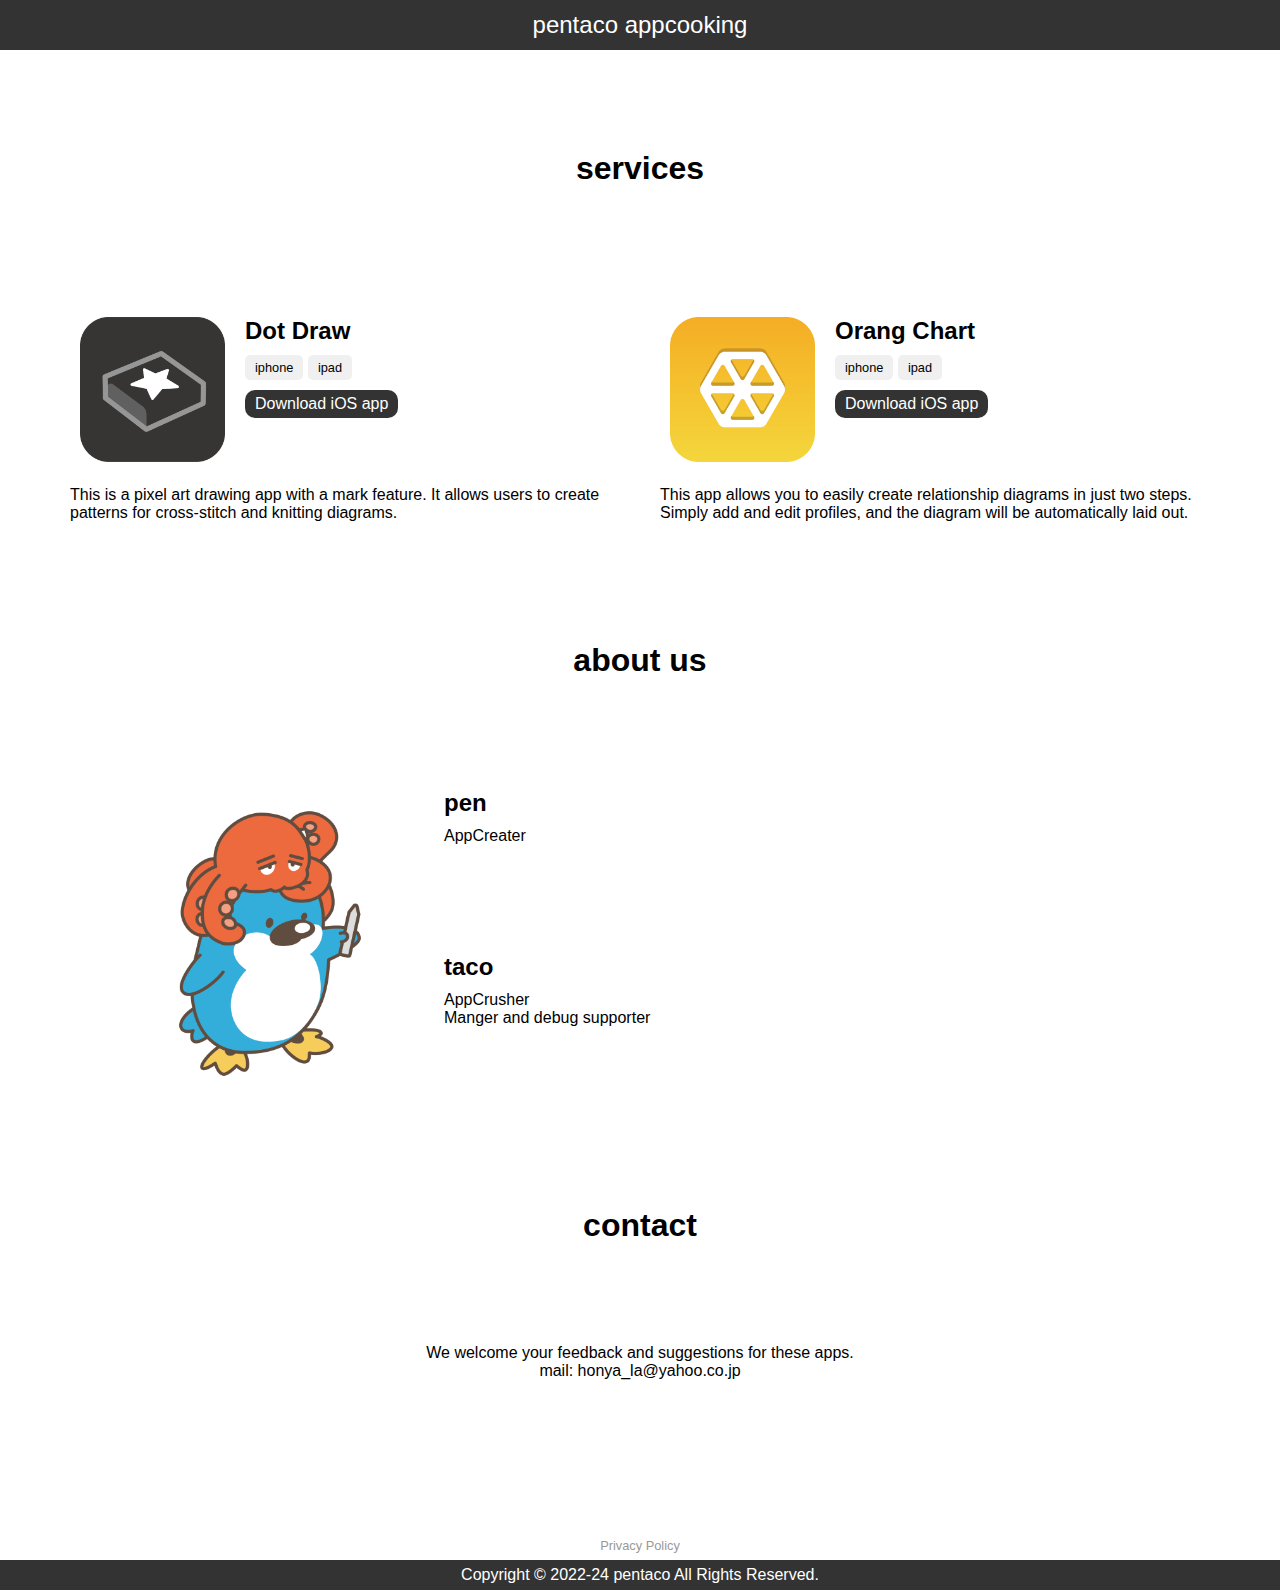
==== index_en.html @ b1d52850 "Add files via upload" ====
<!DOCTYPE html>
<html lang="ja">
<head>
  <meta charset="utf-8">
  <link href="https://pentaco2233.github.io/appcooking/ss.css" rel="stylesheet">
  <meta name="viewport" content="width=device-width" initial-scale=1.0">
  <title>pentaco appcooking</title>
</head>
<body>

	<header>
		pentaco appcooking
	</header>

<div id="container">
<h1>services</h1>

<div class="content">
	<div class="item">
		<div class="icon">
		<img src="image/appicon01.png">
		</div>
		<div class="app-credit">
			<h2>Dot Draw</h2>
			<label class="device">iphone</label>
			<label class="device">ipad</label>
			<div class="app-link">
			<a class="download" href="https://apps.apple.com/jp/app/%E3%83%9E%E3%83%BC%E3%82%AF%E3%81%8C%E3%81%A4%E3%81%91%E3%82%89%E3%82%8C%E3%82%8B%E3%83%89%E3%83%83%E3%83%88%E7%B5%B5%E3%83%A1%E3%83%BC%E3%82%AB%E3%83%BC/id1642104247" target="_blank">
			Download iOS app
			</a>
			</div>
			</div>
		<div class="app-message">
			This is a pixel art drawing app with a mark feature. 
			It allows users to create patterns for cross-stitch and knitting diagrams.
		</div>
	</div>

	<div class="item">
		<div class="icon">
		<img src="image/appicon02.png">
		</div>
		<div class="app-credit">
			<h2>Orang Chart</h2>
			<label class="device">iphone</label>
			<label class="device">ipad</label>
			<div class="app-link">
			<a class="download" href="https://apps.apple.com/jp/app/orange-chart-%E7%9B%B8%E9%96%A2%E5%9B%B3%E3%81%A7%E8%A6%8B%E3%81%88%E3%82%8B%E5%8C%96/id6720723898" target="_blank">Download iOS app
			</a>
			</div>
		</div>
		<div class="app-message">
			This app allows you to easily create relationship diagrams in just two steps. 
			Simply add and edit profiles, and the diagram will be automatically laid out.
		</div>
	</div>
</div>

<h1>about us</h1>
	<div class="about-us">
		<div class="profile">
			<div class="profile-icon">
				<img src="image/pentaco.png">
			</div>
			<div class="profile-container">
				<div class="profile-text">
					<h2>pen</h2>
					AppCreater
				</div>
				<div class="profile-text">
					<h2>taco</h2>
					AppCrusher</br>
					Manger and debug supporter
				</div>
			</div>
		</div>
	</div>
<h1>contact</h1>
	<div class="contact">
		<p>
		We welcome your feedback and suggestions for these apps.</br>
		mail: honya_la@yahoo.co.jp
		</p>
	</div>
</div>
<div id="credit">
<a class="credit" href="pp_en.html" >Privacy Policy</a>
</div>
	<footer>
		Copyright © 2022-24 pentaco All Rights Reserved.
	</footer>

</body>
</html>
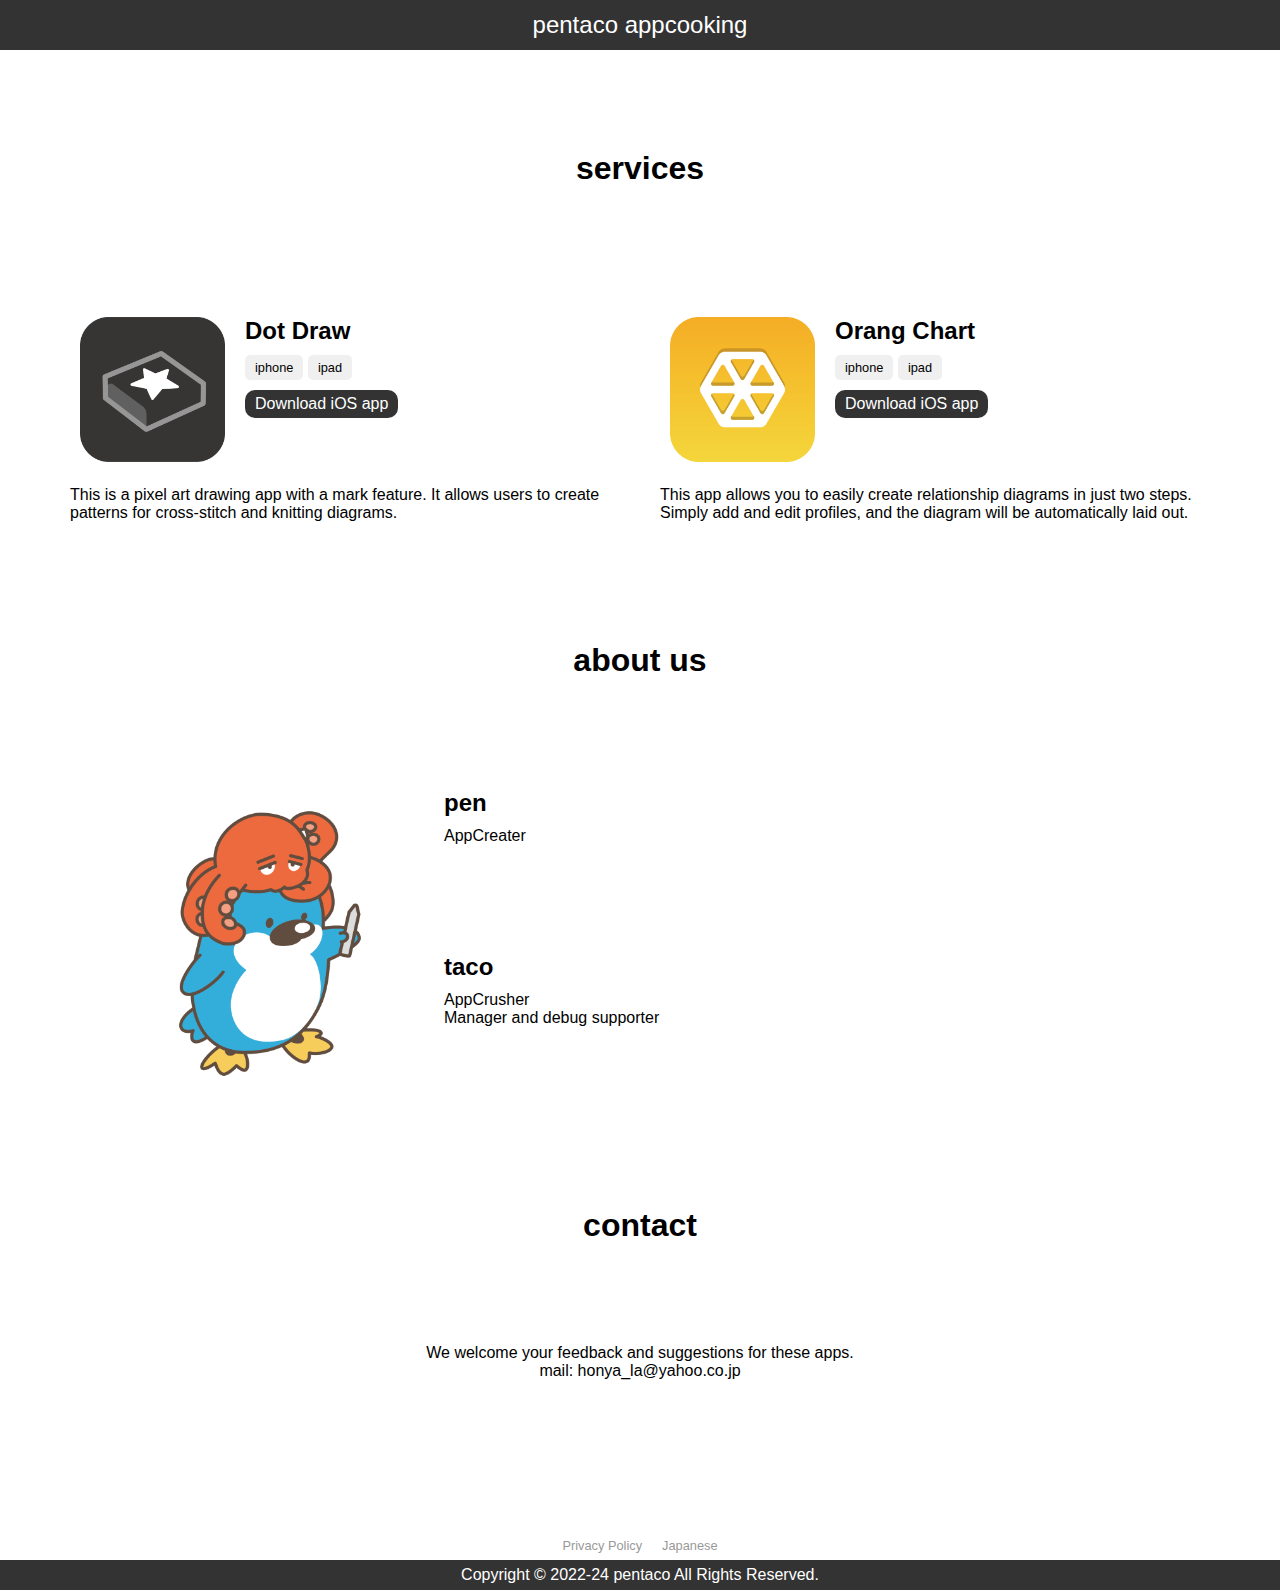
==== commit 86e55e40: "Add files via upload" ====
--- a/index_en.html
+++ b/index_en.html
@@ -70,7 +70,7 @@
 				<div class="profile-text">
 					<h2>taco</h2>
 					AppCrusher</br>
-					Manger and debug supporter
+					Manager and debug supporter
 				</div>
 			</div>
 		</div>
@@ -85,6 +85,7 @@
 </div>
 <div id="credit">
 <a class="credit" href="pp_en.html" >Privacy Policy</a>
+<a class="credit" href="index.html">Japanese</a>
 </div>
 	<footer>
 		Copyright © 2022-24 pentaco All Rights Reserved.
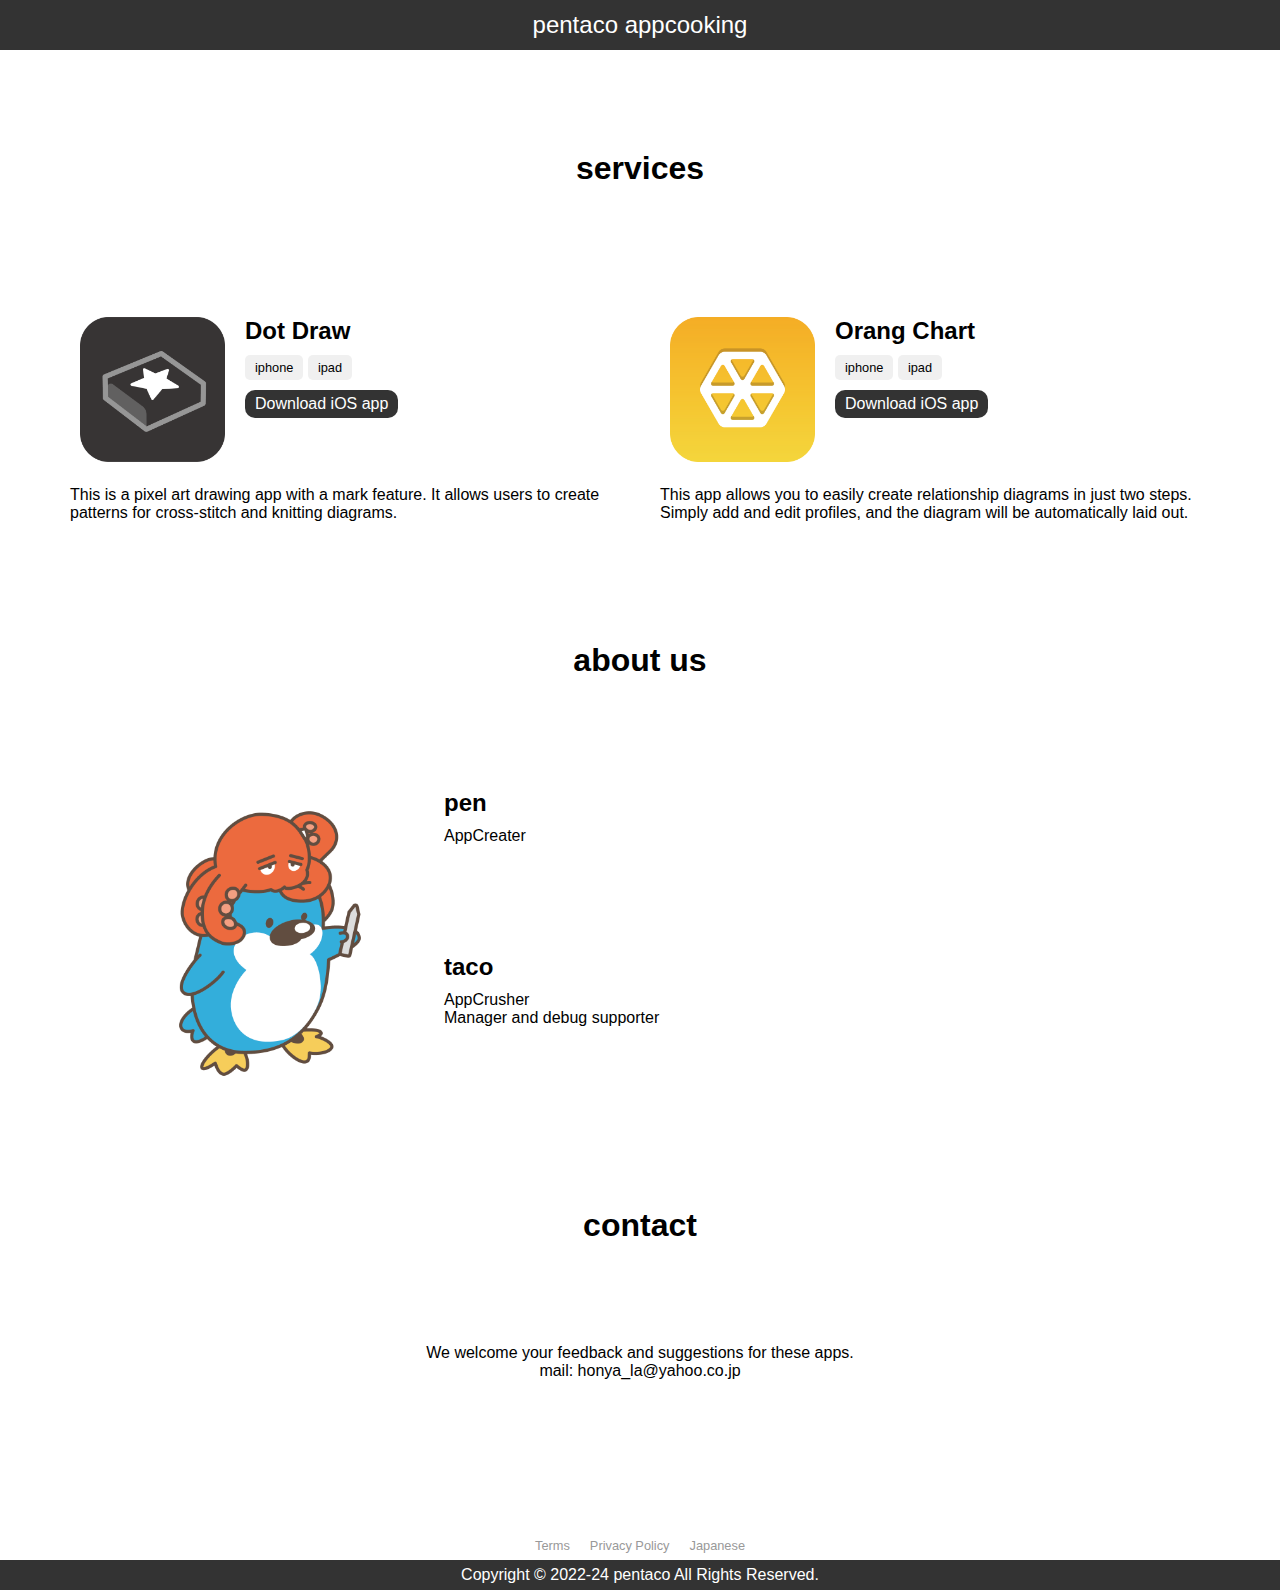
==== commit 9bcc73da: "Add files via upload" ====
--- a/index_en.html
+++ b/index_en.html
@@ -84,6 +84,7 @@
 	</div>
 </div>
 <div id="credit">
+<a class="credit" href="terms_en.html" >Terms</a>
 <a class="credit" href="pp_en.html" >Privacy Policy</a>
 <a class="credit" href="index.html">Japanese</a>
 </div>
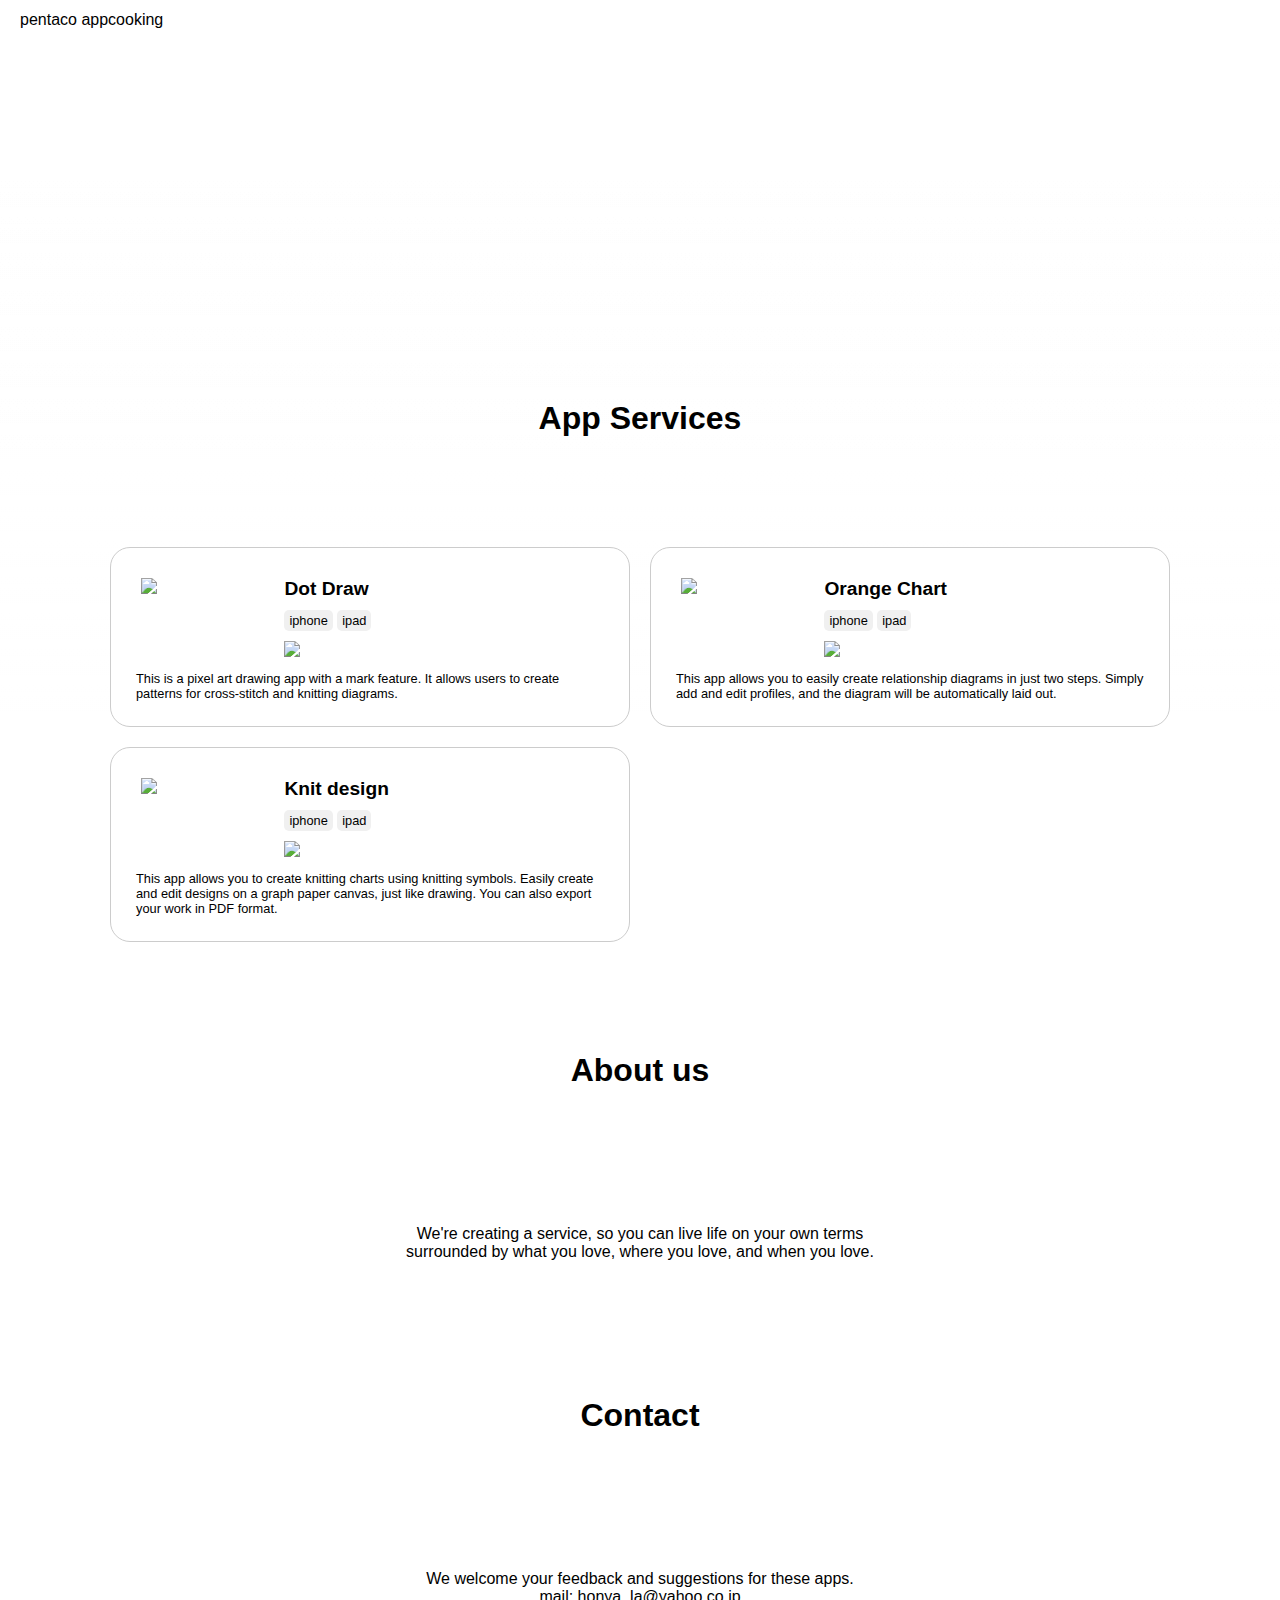
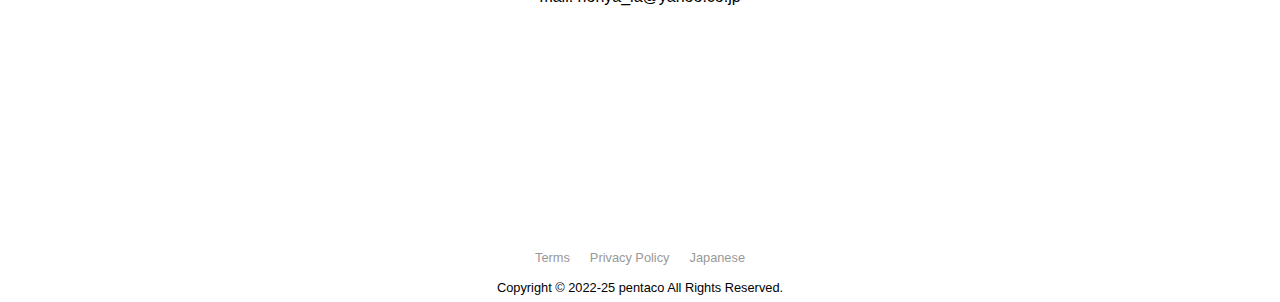
==== commit 09be783e: "Add files via upload" ====
--- a/index_en.html
+++ b/index_en.html
@@ -8,25 +8,26 @@
 </head>
 <body>
 
+
 	<header>
 		pentaco appcooking
 	</header>
 
 <div id="container">
-<h1>services</h1>
+<h1>App Services</h1>
 
 <div class="content">
 	<div class="item">
 		<div class="icon">
-		<img src="image/appicon01.png">
+		<img src="image/dot_marker.png" class="app-icon">
 		</div>
 		<div class="app-credit">
 			<h2>Dot Draw</h2>
 			<label class="device">iphone</label>
 			<label class="device">ipad</label>
 			<div class="app-link">
-			<a class="download" href="https://apps.apple.com/jp/app/%E3%83%9E%E3%83%BC%E3%82%AF%E3%81%8C%E3%81%A4%E3%81%91%E3%82%89%E3%82%8C%E3%82%8B%E3%83%89%E3%83%83%E3%83%88%E7%B5%B5%E3%83%A1%E3%83%BC%E3%82%AB%E3%83%BC/id1642104247" target="_blank">
-			Download iOS app
+			<a href="https://apps.apple.com/jp/app/%E3%83%9E%E3%83%BC%E3%82%AF%E3%81%8C%E3%81%A4%E3%81%91%E3%82%89%E3%82%8C%E3%82%8B%E3%83%89%E3%83%83%E3%83%88%E7%B5%B5%E3%83%A1%E3%83%BC%E3%82%AB%E3%83%BC/id1642104247" target="_blank">
+			<img src="image/download_us.png" class="download">
 			</a>
 			</div>
 			</div>
@@ -38,14 +39,15 @@
 
 	<div class="item">
 		<div class="icon">
-		<img src="image/appicon02.png">
+		<img src="image/orange_chart.png" class="app-icon">
 		</div>
 		<div class="app-credit">
-			<h2>Orang Chart</h2>
+			<h2>Orange Chart</h2>
 			<label class="device">iphone</label>
 			<label class="device">ipad</label>
 			<div class="app-link">
-			<a class="download" href="https://apps.apple.com/jp/app/orange-chart-%E7%9B%B8%E9%96%A2%E5%9B%B3%E3%81%A7%E8%A6%8B%E3%81%88%E3%82%8B%E5%8C%96/id6720723898" target="_blank">Download iOS app
+			<a href="https://apps.apple.com/jp/app/orange-chart-%E7%9B%B8%E9%96%A2%E5%9B%B3%E3%81%A7%E8%A6%8B%E3%81%88%E3%82%8B%E5%8C%96/id6720723898" target="_blank">
+<img src="image/download_us.png" class="download">
 			</a>
 			</div>
 		</div>
@@ -54,28 +56,38 @@
 			Simply add and edit profiles, and the diagram will be automatically laid out.
 		</div>
 	</div>
+
+	<div class="item">
+		<div class="icon">
+		<img src="image/knit_design.png" class="app-icon">
+		</div>
+		<div class="app-credit">
+			<h2>Knit design</h2>
+			<label class="device">iphone</label>
+			<label class="device">ipad</label>
+			<div class="app-link">
+			<a href="https://apps.apple.com/jp/app/knit-design-%E7%B7%A8%E3%81%BF%E7%89%A9%E5%9B%B3%E9%9D%A2%E4%BD%9C%E6%88%90/id6742430934target="_blank"><img src="image/download_us.png" class="download">
+			</a>
+			</div>
+		</div>
+		<div class="app-message">
+			This app allows you to create knitting charts using knitting symbols.
+			Easily create and edit designs on a graph paper canvas, just like drawing.
+			You can also export your work in PDF format.
+		</div>
+	</div>
 </div>
 
-<h1>about us</h1>
+<h1>About us</h1>
 	<div class="about-us">
-		<div class="profile">
-			<div class="profile-icon">
-				<img src="image/pentaco.png">
-			</div>
-			<div class="profile-container">
-				<div class="profile-text">
-					<h2>pen</h2>
-					AppCreater
-				</div>
-				<div class="profile-text">
-					<h2>taco</h2>
-					AppCrusher</br>
-					Manager and debug supporter
-				</div>
-			</div>
+		<div class="profile-container">
+					<p>
+					We're creating a service, so you can live life on your own terms</br>
+					surrounded by what you love, where you love, and when you love.
+					</p>
 		</div>
 	</div>
-<h1>contact</h1>
+<h1>Contact</h1>
 	<div class="contact">
 		<p>
 		We welcome your feedback and suggestions for these apps.</br>
@@ -83,13 +95,14 @@
 		</p>
 	</div>
 </div>
+
 <div id="credit">
-<a class="credit" href="terms_en.html" >Terms</a>
-<a class="credit" href="pp_en.html" >Privacy Policy</a>
-<a class="credit" href="index.html">Japanese</a>
+<a class="credit" href="terms.html" >Terms</a>
+<a class="credit" href="pp.html" >Privacy Policy</a>
+<a class="credit" href="index.html" >Japanese</a>
 </div>
 	<footer>
-		Copyright © 2022-24 pentaco All Rights Reserved.
+		Copyright © 2022-25 pentaco All Rights Reserved.
 	</footer>
 
 </body>
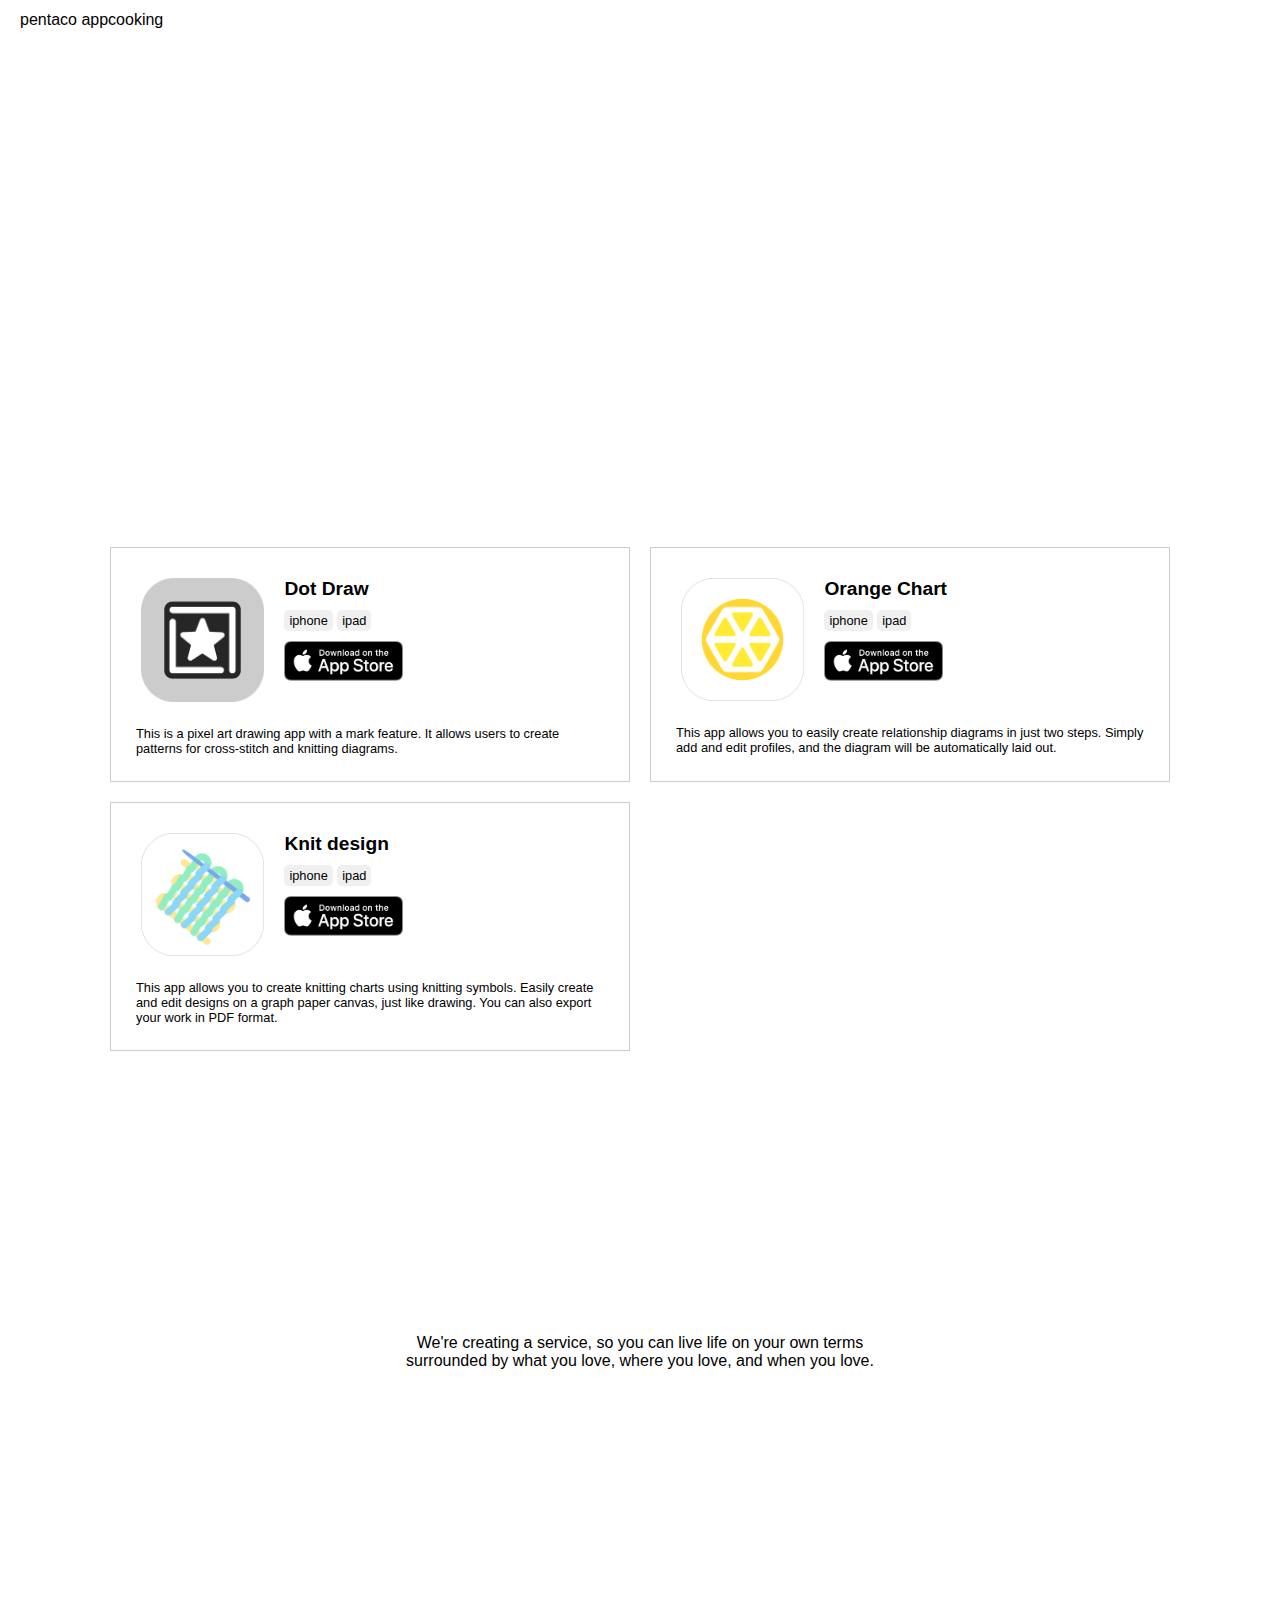
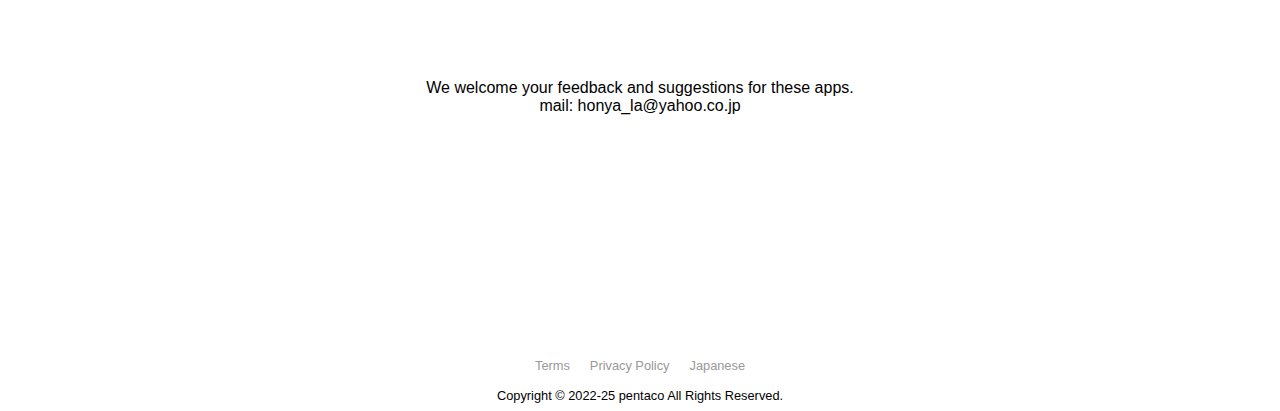
==== commit b9a7bdf7: "Add files via upload" ====
--- a/index_en.html
+++ b/index_en.html
@@ -2,7 +2,7 @@
 <html lang="ja">
 <head>
   <meta charset="utf-8">
-  <link href="https://pentaco2233.github.io/appcooking/ss.css" rel="stylesheet">
+  <link href="ss.css" rel="stylesheet">
   <meta name="viewport" content="width=device-width" initial-scale=1.0">
   <title>pentaco appcooking</title>
 </head>
@@ -98,7 +98,7 @@
 
 <div id="credit">
 <a class="credit" href="terms.html" >Terms</a>
-<a class="credit" href="pp.html" >Privacy Policy</a>
+<a class="credit" href="pp_en.html" >Privacy Policy</a>
 <a class="credit" href="index.html" >Japanese</a>
 </div>
 	<footer>
--- a/ss.css
+++ b/ss.css
@@ -0,0 +1,280 @@
+@charset "utf-8";
+
+html,body {
+margin: 0;
+padding: 0;
+font-family: Helvetica Neue, sans-serif;
+height: 100vh;
+font-size: 16px;
+background-image: url('image/shiga.jpeg');
+background-size: cover;
+background-attachment: fixed;
+background-position: top center;
+background-repeat: no-repeat;
+background-blend-mode: screen;
+}
+
+
+img{
+border: 0;
+}
+
+header {
+background-color: white;
+color: black;
+display: flex;
+justify-content: left;
+align-items: center;
+font-size: 1em;
+position: fixed;
+width: 100%;
+height: 40px;
+top: 0;
+padding-left: 20px;
+}
+
+footer {
+background-color: white;
+display: flex;
+justify-content: center;
+align-items: center;
+color: black;
+text-align: center;
+font-size: 0.8em;
+width: 100%;
+height: 30px;
+bottom: 0;
+}
+
+label{
+padding: 3px 5px;
+border-radius: 5px;
+}
+
+img.app-icon{
+max-width: 100%;
+height: auto;
+object-fit: cover;
+}
+
+.device{
+display: inline-block;
+background-color: #f0f0f0;
+color: #000000;
+font-size: 0.8em;
+}
+
+.app-link{
+display: flex;
+}
+
+img.download{
+height: 40px;
+width: auto;
+margin-top: 10px;
+}
+
+a.credit{
+margin: 0 10px;
+font-size: 0.8em;
+color: #999999;
+text-decoration: none;
+text-align: center;
+}
+
+#container{
+padding: 300px 0 100px 0;
+}
+
+#credit{
+width: 100%;
+height: 30px;
+bottom: 30px;
+display: flex;
+justify-content: center;
+align-items: center;
+background-color: #ffffff;
+}
+
+.content {
+margin: 0 50px;
+display: grid;
+grid-template-columns: repeat(2, 1fr);
+box-sizing: border-box;
+}
+
+.item{
+padding: 20px;
+display: flex;
+justify-content: flex-start;
+flex-wrap: wrap;
+border: 1px solid #cccccc;
+margin: 10px;
+border-radius: 0px;
+background-color: rgb(255 255 255/100%);
+}
+
+.icon{
+width: 30%;
+padding: 10px;
+box-sizing: border-box;
+}
+
+.app-credit{
+width: 70%;
+padding-left: 10px;
+box-sizing: border-box;
+}
+
+.app-message{
+width: 100%;
+font-size: 0.8em;
+box-sizing: border-box;
+margin-top: 5px;
+padding: 5px;
+}
+
+.about-us{
+margin: 0 50px;
+padding: 20px 0;
+display: flex;
+flex-wrap: wrap;
+justify-content: center;
+box-sizing: border-box;
+border-radius: 0px;
+background-color: rgb(255 255 255/100%);
+}
+
+.profile-container{
+width: 70%;
+height: auto;
+display: block;
+justify-content: center;
+text-align: center;
+box-sizing: border-box;
+}
+
+.contact{
+margin: 0 50px 100px 50px;
+padding: 20px 0px;
+font-size: 1em;
+text-align: center;
+border-radius: 0px;
+background-color: rgb(255 255 255/100%);
+}
+
+.pp{
+margin: 0 50px;
+padding: 20px;
+background-color: white;
+}
+
+h1{
+margin: 100px 0;
+font-size: 2em;
+text-align: center;
+color: white;
+}
+
+h2{
+margin: 10px 0;
+font-size: 1.2em;
+}
+
+h3{
+margin: 10px 0;
+font-size: 1.2em;
+}
+
+li.large{
+font-size: 1.2em;
+margin: 10px 0;
+}
+
+
+
+@media only screen and (max-width : 599px){
+
+	html,body {
+		margin: 0;
+		padding: 0;
+		font-family: Arial, sans-serif;
+		height: 100vh;
+		font-size: 10px;
+		background-image: url('image/shiga.jpeg');
+		background-size: cover;
+		background-attachment: fixed;
+		background-position: top center;
+		background-repeat: no-repeat;
+		background-blend-mode: screen;
+	}
+
+	#container{
+		padding: 200px 0 50px 0;
+	}
+
+	h1{
+		margin: 50px 0;
+		font-size: 2em;
+		text-align: center;
+		
+	}
+
+	.content {
+		margin: 0;
+		display: grid;
+		grid-template-columns: repeat(1, 1fr);
+		box-sizing: border-box;
+	}
+
+	.about-us{
+		margin: 0 50px;
+		display: flex;
+		flex-wrap: wrap;
+		justify-content: center;
+		box-sizing: border-box;
+	}
+
+	.profile-container{
+		width: 100%;
+	
+	}
+
+	.contact{
+		margin-left: 20px;
+		margin-right: 20px;
+		margin-bottom: 20px;
+		font-size: 1em;
+		text-align: center;
+	}
+
+	.pp{
+		margin: 0 10px;
+	}
+
+	img.download{
+	height: 30px;
+	width: auto;
+	margin-top: 10px;
+	}
+
+	.item{
+	margin: 10px 20px;
+	}
+
+	.profile{
+	width: 80%;
+	display: flex;
+	justify-content: center;
+	flex-wrap: wrap;
+	}
+
+}
+
+@media only screen and (min-width : 1024px){
+	.content{
+	margin: 0 100px;
+}
+
+}
+
